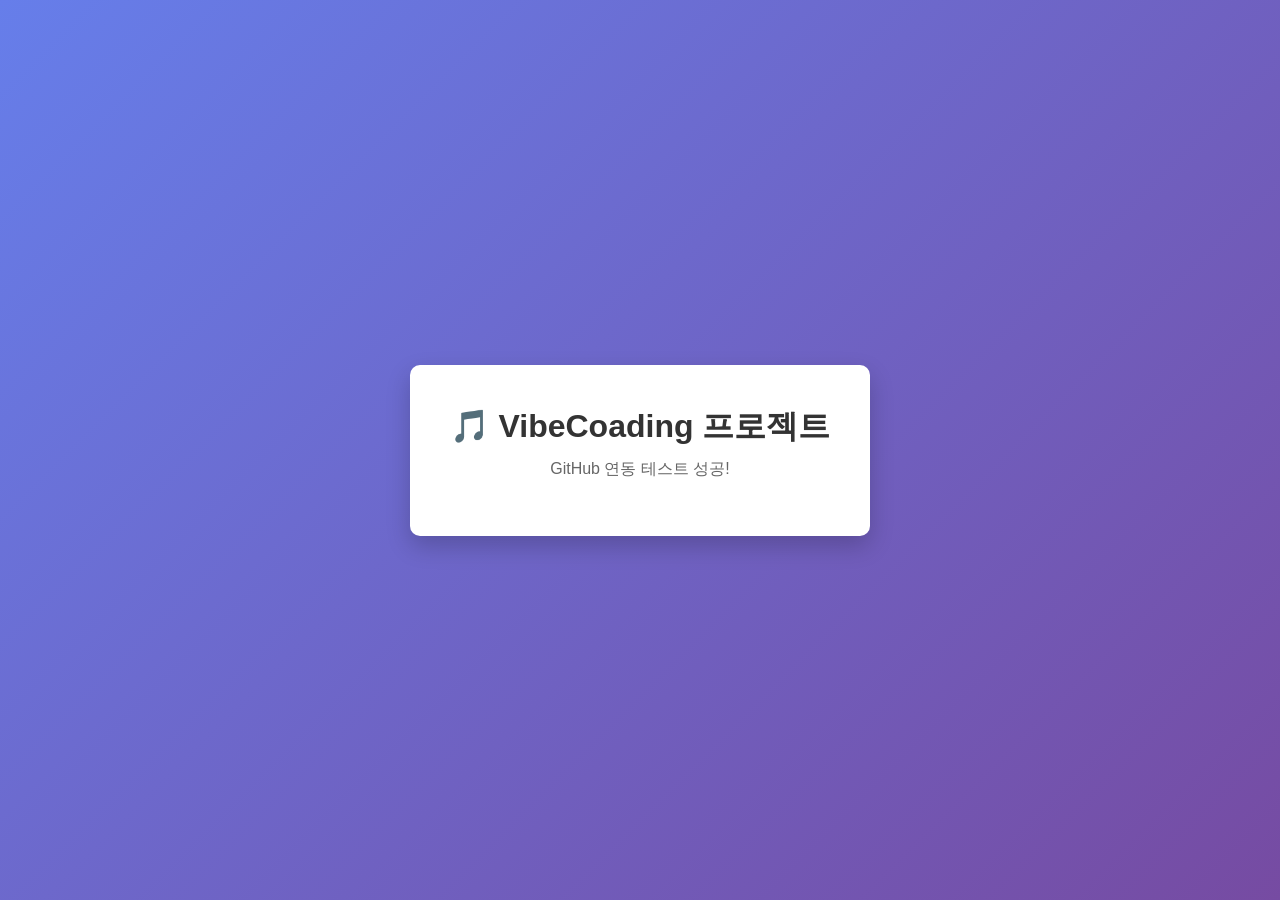
==== index.html @ d58ab152 "Initial commit: Add index.html" ====
<!DOCTYPE html>
<html lang="ko">
<head>
    <meta charset="UTF-8">
    <meta name="viewport" content="width=device-width, initial-scale=1.0">
    <title>VibeCoading 프로젝트</title>
    <style>
        body {
            font-family: Arial, sans-serif;
            display: flex;
            justify-content: center;
            align-items: center;
            min-height: 100vh;
            margin: 0;
            background: linear-gradient(135deg, #667eea 0%, #764ba2 100%);
        }
        .container {
            text-align: center;
            background: white;
            padding: 40px;
            border-radius: 10px;
            box-shadow: 0 10px 25px rgba(0, 0, 0, 0.2);
        }
        h1 {
            color: #333;
            margin: 0;
        }
        p {
            color: #666;
            margin-top: 10px;
        }
    </style>
</head>
<body>
    <div class="container">
        <h1>🎵 VibeCoading 프로젝트</h1>
        <p>GitHub 연동 테스트 성공!</p>
    </div>
</body>
</html>
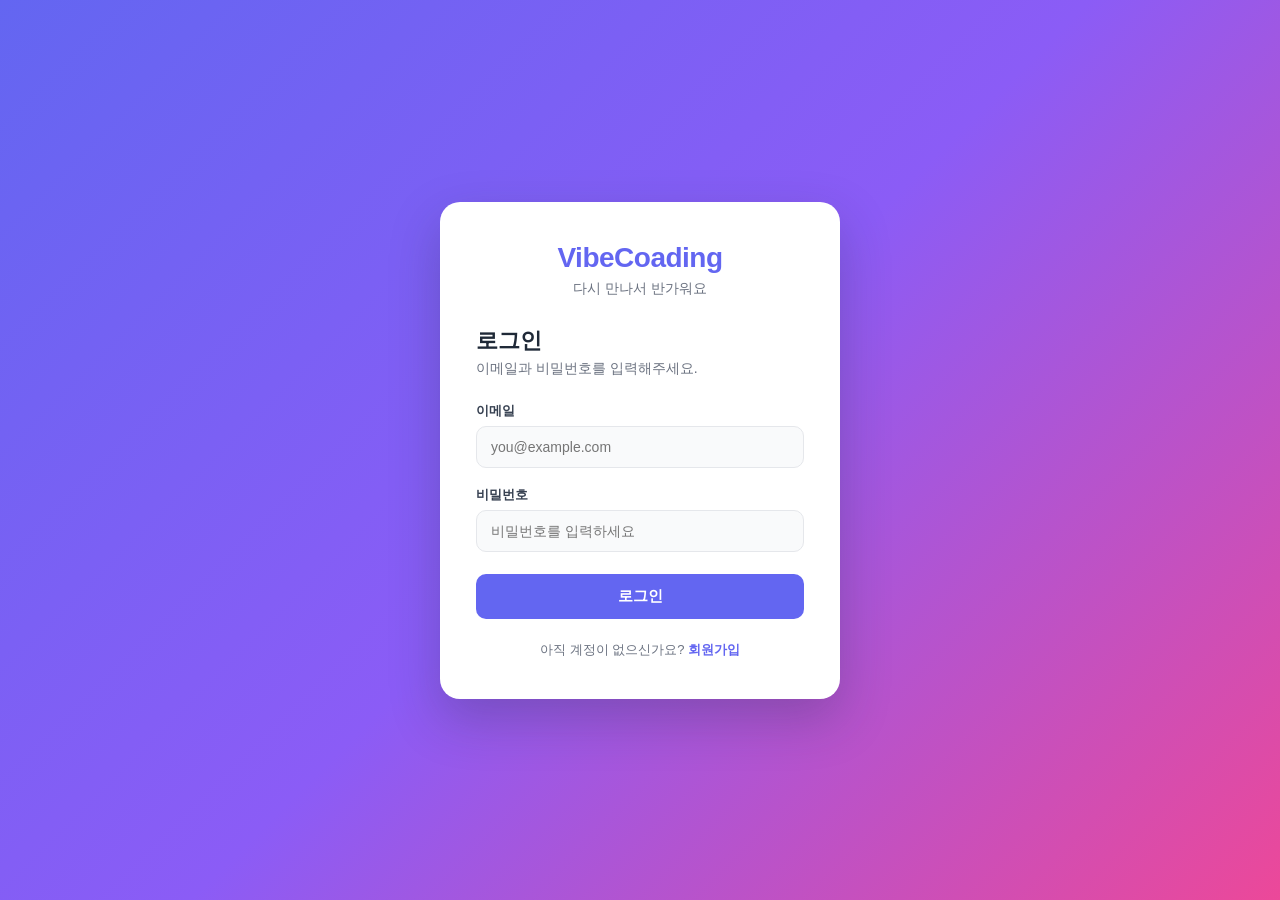
==== commit b67e56e3: "Add index.html redirecting root to login.html GitHub Pages was auto-generating the site root from RE" ====
--- a/index.html
+++ b/index.html
@@ -1,40 +1,14 @@
 <!DOCTYPE html>
 <html lang="ko">
 <head>
-    <meta charset="UTF-8">
-    <meta name="viewport" content="width=device-width, initial-scale=1.0">
-    <title>VibeCoading 프로젝트</title>
-    <style>
-        body {
-            font-family: Arial, sans-serif;
-            display: flex;
-            justify-content: center;
-            align-items: center;
-            min-height: 100vh;
-            margin: 0;
-            background: linear-gradient(135deg, #667eea 0%, #764ba2 100%);
-        }
-        .container {
-            text-align: center;
-            background: white;
-            padding: 40px;
-            border-radius: 10px;
-            box-shadow: 0 10px 25px rgba(0, 0, 0, 0.2);
-        }
-        h1 {
-            color: #333;
-            margin: 0;
-        }
-        p {
-            color: #666;
-            margin-top: 10px;
-        }
-    </style>
+<meta charset="UTF-8">
+<meta http-equiv="refresh" content="0; url=login.html">
+<meta name="viewport" content="width=device-width, initial-scale=1.0">
+<title>VibeCoading</title>
+<link rel="canonical" href="login.html">
 </head>
 <body>
-    <div class="container">
-        <h1>🎵 VibeCoading 프로젝트</h1>
-        <p>GitHub 연동 테스트 성공!</p>
-    </div>
+<script>location.replace("login.html");</script>
+<p>이동 중입니다... <a href="login.html">여기를 클릭</a>하세요.</p>
 </body>
 </html>
